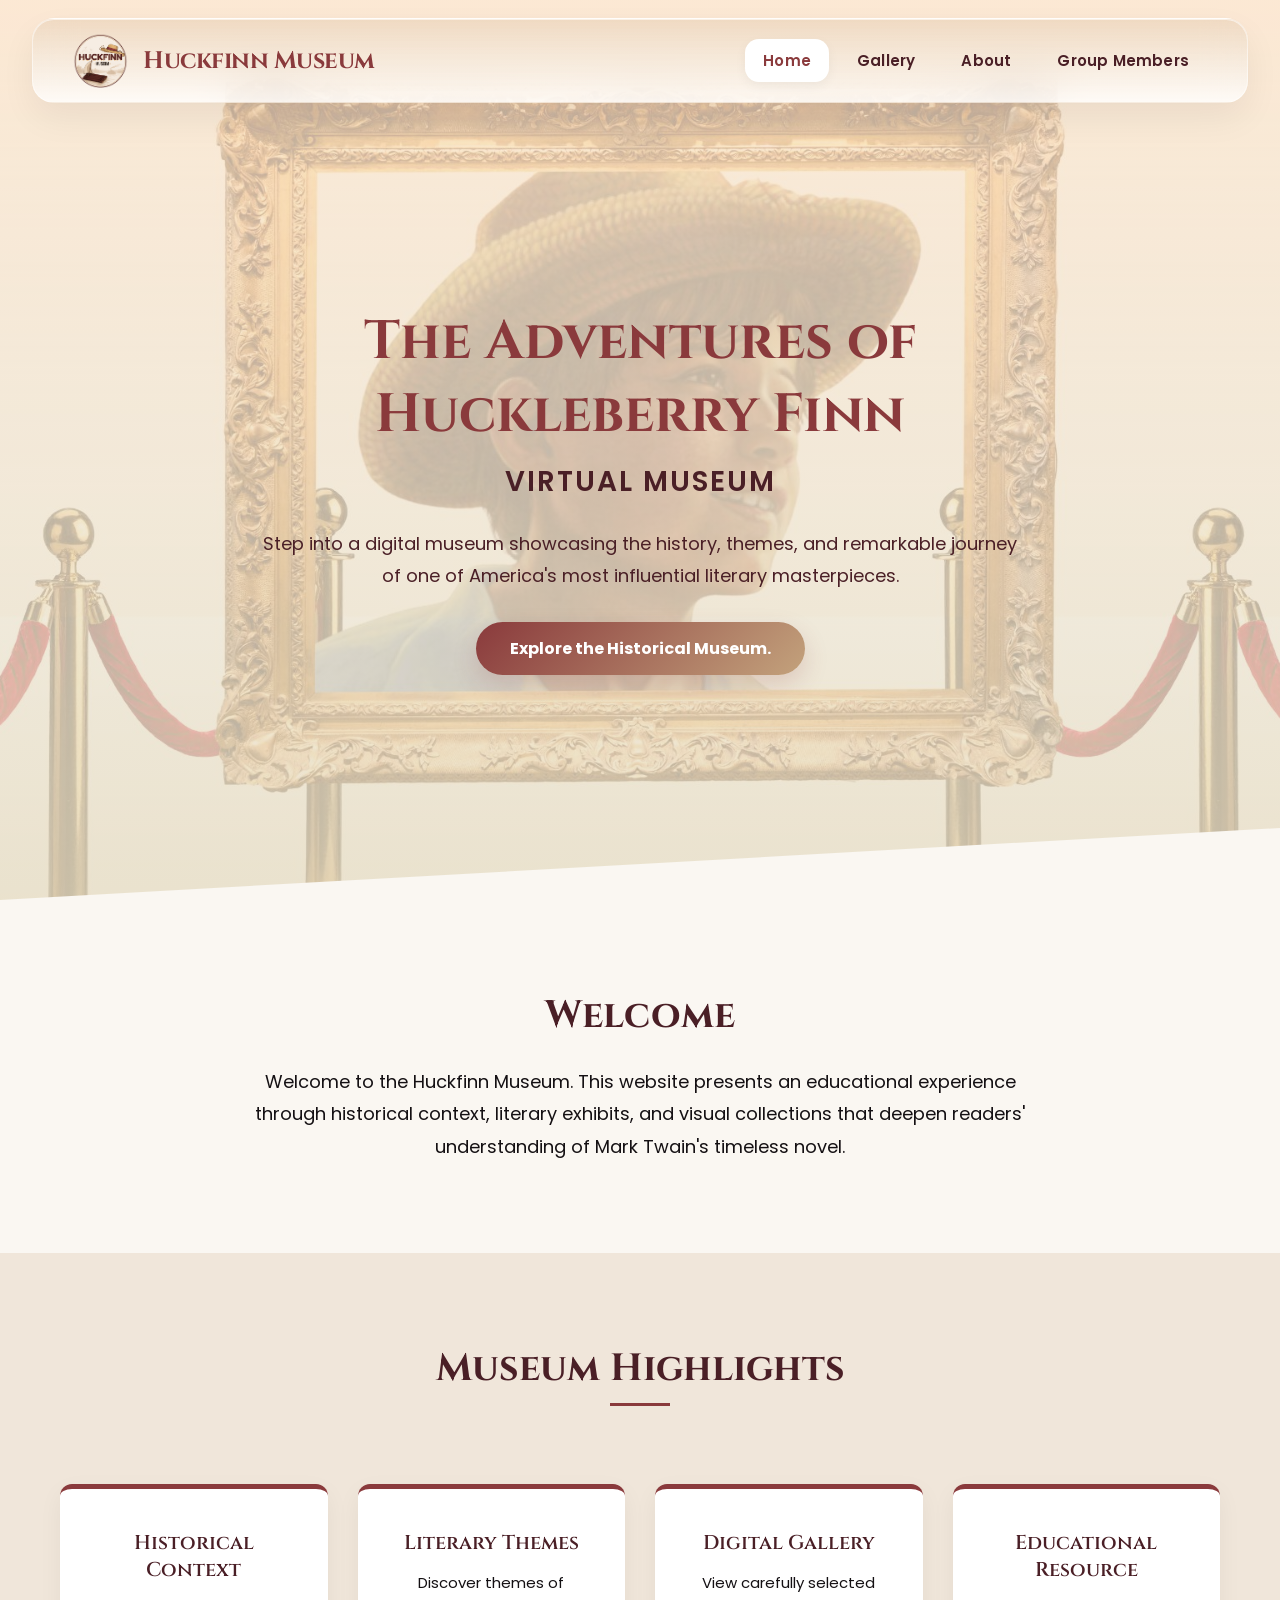
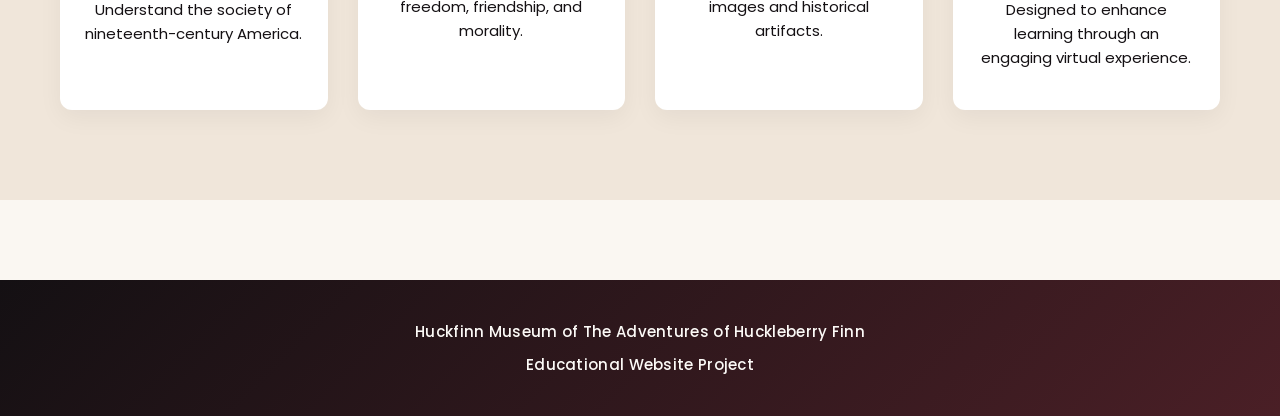
==== index.html @ 890652c1 "Initial commit" ====
<!DOCTYPE html>
<html lang="en">
<head>
    <meta charset="UTF-8">
    <meta name="viewport" content="width=device-width, initial-scale=1.0">
    <title>Huckfinn Museum | The Adventures of Huckleberry Finn</title>
    <link rel="icon" type="image/x-icon" href="#">
    <link rel="stylesheet" href="style.css">

    <link href="https://fonts.googleapis.com/css2?family=Cinzel:wght@500;700&family=Poppins:wght@300;400;500;600&display=swap" rel="stylesheet">
</head>
<body>

    <header>
        <nav class="navbar">

            <div class="logo">
                <img src="img/logo.png" alt="Museum Logo">
                <span>Huckfinn Museum</span>
            </div>

            <ul class="nav-links">
                <li><a href="index.html" class="active">Home</a></li>
                <li><a href="gallery.html">Gallery</a></li>
                <li><a href="about.html">About</a></li>
                <li><a href="members.html">Group Members</a></li>
            </ul>

        </nav>
    </header>

    <section class="hero">

        <div class="hero-content">

            <h1>The Adventures of Huckleberry Finn</h1>

            <h2>Virtual Museum</h2>

            <p>
                Step into a digital museum showcasing the history,
                themes, and remarkable journey of one of America's
                most influential literary masterpieces.
            </p>

            <a href="gallery.html" class="btn">
                Explore the Historical Museum.
            </a>

        </div>

    </section>

    <section class="welcome">

        <div class="container">

            <h2>Welcome</h2>

            <p>
                Welcome to the Huckfinn Museum. This website presents an educational
                experience through historical context, literary exhibits,
                and visual collections that deepen readers' understanding
                of Mark Twain's timeless novel.
            </p>

        </div>

    </section>

   
    <section class="highlights">

        <div class="container">

            <h2>Museum Highlights</h2>

            <div class="highlight-grid">

                <div class="highlight">
                    <h3>Historical Context</h3>
                    <p>Understand the society of nineteenth-century America.</p>
                </div>

                <div class="highlight">
                    <h3>Literary Themes</h3>
                    <p>Discover themes of freedom, friendship, and morality.</p>
                </div>

                <div class="highlight">
                    <h3>Digital Gallery</h3>
                    <p>View carefully selected images and historical artifacts.</p>
                </div>

                <div class="highlight">
                    <h3>Educational Resource</h3>
                    <p>Designed to enhance learning through an engaging virtual experience.</p>
                </div>

            </div>

        </div>

    </section>

    <footer>

        <p>
            Huckfinn Museum of The Adventures of Huckleberry Finn
        </p>

        <p>
            Educational Website Project
        </p>

    </footer>

</body>
</html>
---- style.css ----
/* ==========================================================
                        GOOGLE FONTS
========================================================== */
@import url('https://fonts.googleapis.com/css2?family=Cinzel:wght@500;600;700&family=Poppins:wght@300;400;500;600;700&family=Quicksand:wght@500;600;700&family=Manrope:wght@300;400;500;600;700;800&display=swap');

/* ==========================================================
                        ROOT VARIABLES
========================================================== */
:root {
    --primary: #8a3a3c;
    --secondary: #c3a27c;
    --accent: #4a1f26;
    --light: #f0e6da;
    --background: #faf7f2;
    --surface: #e6dacb;
    --dark: #141013;
    --cream: #fcfaf7;
    --white: #FFFFFF;
    
    --text: #141013;
    --text-light: #4a1f26;

    --shadow: rgba(20, 16, 19, 0.08);
    --border: rgba(195, 162, 124, 0.25);
    --glass-border: rgba(255, 255, 255, 0.3);
    --transition: all 0.3s ease;
}

/* ==========================================================
                            RESET
========================================================== */
* {
    margin: 0;
    padding: 0;
    box-sizing: border-box;
}

html {
    scroll-behavior: smooth;
}

body {
    font-family: 'Poppins', sans-serif;
    color: var(--text);
    overflow-x: hidden;
    background: var(--background);
    transition: background .45s, color .45s;
    opacity: 0;
    animation: pageFade .8s ease forwards;
}

@keyframes pageFade {
    from { opacity: 0; transform: translateY(10px); }
    to { opacity: 1; transform: translateY(0); }
}

body::before {
    content: "";
    position: fixed;
    width: 420px;
    height: 420px;
    background: var(--secondary);
    opacity: .12;
    filter: blur(120px);
    border-radius: 50%;
    top: -150px;
    left: -120px;
    z-index: -1;
}

/* ==========================================================
                    GLOBAL ELEMENTS
========================================================== */
.container {
    max-width: 1200px;
    margin: 0 auto;
    padding: 0 20px;
}

img {
    display: block;
    max-width: 100%;
    height: auto;
}

a {
    text-decoration: none;
    color: inherit;
    transition: var(--transition);
}

/* ==========================================================
                    SCROLLBAR
========================================================== */
::-webkit-scrollbar {
    width: 12px;
}
::-webkit-scrollbar-track {
    background: rgba(195, 162, 124, .15);
}
::-webkit-scrollbar-thumb {
    background: linear-gradient(180deg, var(--secondary), var(--accent));
    border-radius: 20px;
    border: 3px solid var(--light);
}
::-webkit-scrollbar-thumb:hover {
    background: linear-gradient(180deg, var(--primary), var(--dark));
}

/* ==========================================================
                    NAVBAR & HEADER
========================================================== */
header {
    position: fixed;
    top: 18px;
    left: 50%;
    transform: translateX(-50%);
    width: 95%;
    max-width: 1350px;
    z-index: 1000;
    border-radius: 22px;
    background: linear-gradient(to bottom, rgba(195, 162, 124, 0.2) 0%, rgba(255, 255, 255, 0.8) 100%); 
    backdrop-filter: blur(20px);
    -webkit-backdrop-filter: blur(20px);
    border: 1px solid rgba(255, 255, 255, 0.5);
    box-shadow: 0 15px 35px rgba(20, 16, 19, 0.06), 
                0 0 15px rgba(20, 16, 19, 0.02),
                inset 0 1px 0 rgba(255, 255, 255, 0.6);
}

.navbar {
    width: 100%;
    display: flex;
    align-items: center;
    justify-content: space-between;
    padding: 14px 40px;
    background: transparent;
}

.logo {
    display: flex;
    align-items: center;
    gap: 15px;
}

.logo img {
    width: 55px;
    height: 55px;
    object-fit: contain;
    transition: var(--transition);
}

.logo img:hover {
    transform: scale(1.15);
}

.logo span {
    font-family: 'Cinzel', serif;
    color: var(--primary);
    font-size: 24px;
    font-weight: 700;
    letter-spacing: -0.5px;
}

.nav-links {
    display: flex; 
    align-items: center;
    list-style: none;
    gap: 10px;
}

.nav-links li {
    display: inline-block;
}

.nav-links a {
    font-family: 'Poppins', sans-serif;
    display: flex;
    align-items: center;
    gap: 8px;
    padding: 10px 18px;
    color: var(--text-light);
    border-radius: 14px; 
    font-weight: 600;
    font-size: 15px;
    letter-spacing: 0.2px;
    transition: var(--transition);
}

.nav-links a:hover {
    color: var(--primary);
    background: rgba(255, 255, 255, 0.6);
}

.nav-links a.active {
    color: var(--primary); 
    background: #FFFFFF;
    box-shadow: 0 4px 12px rgba(20, 16, 19, 0.05);
}

.menu-toggle {
    display: none;
    cursor: pointer;
    background: none;
    border: none;
    padding: 8px;
    z-index: 1001;
    color: var(--primary); 
    font-size: 24px; 
    transition: var(--transition);
}

/* ==========================================================
                        HERO SECTION
========================================================== */
.hero {
    min-height: 100vh;
    display: flex;
    justify-content: center;
    align-items: center;
    text-align: center;
    padding: 170px 60px 90px;
    background: linear-gradient(rgba(250, 247, 242, 0.65), rgba(230, 218, 203, 0.75)), url("img/banner.jpg");
    background-size: cover;
    background-position: center;
    background-repeat: no-repeat;
    clip-path: polygon(0 0, 100% 0, 100% 92%, 0 100%);
}

.hero-content {
    max-width: 900px;
    animation: fadeUp 1s ease;
}

@keyframes fadeUp {
    from { opacity: 0; transform: translateY(35px); }
    to { opacity: 1; transform: translateY(0); }
}

.hero h1 {
    font-family: 'Cinzel', serif;
    font-size: 54px;
    color: var(--primary);
    font-weight: 700;
    margin-bottom: 10px;
}

.hero h2 {
    font-family: 'Poppins', sans-serif;
    color: var(--accent);
    font-size: 28px;
    font-weight: 600;
    margin-bottom: 25px;
    letter-spacing: 2px;
    text-transform: uppercase;
}

.hero p {
    color: var(--text-light);
    font-size: 18px;
    line-height: 1.8;
    max-width: 760px;
    margin: 0 auto 30px auto;
}

/* ==========================================================
                    GLOBAL COMPONENT UI
========================================================== */
.btn {
    display: inline-flex;
    align-items: center;
    justify-content: center;
    padding: 14px 34px;
    border: none;
    border-radius: 50px;
    background: linear-gradient(135deg, var(--primary), var(--secondary));
    color: var(--white);
    font-size: 16px;
    font-weight: 700;
    cursor: pointer;
    transition: var(--transition);
    box-shadow: 0 10px 25px rgba(138, 58, 60, 0.18);
}

.btn:hover {
    transform: translateY(-4px);
    background: linear-gradient(135deg, var(--dark), var(--primary));
    box-shadow: 0 18px 35px rgba(138, 58, 60, 0.25);
}

.btn:active { 
    transform: translateY(-2px) scale(0.98); 
}

/* ================= WELCOME SECTION ================= */
.welcome {
    padding: 90px 0;
    text-align: center;
    background: var(--background);
}

.welcome h2 {
    font-family: 'Cinzel', serif;
    color: var(--accent);
    font-size: 38px;
    margin-bottom: 25px;
}

.welcome p {
    max-width: 800px;
    margin: 0 auto;
    font-size: 18px;
    line-height: 1.8;
    color: var(--text);
}

/* ================= MUSEUM HIGHLIGHTS SECTION ================= */
.highlights {
    padding: 90px 0;
    background-color: var(--light); 
    text-align: center;
}

.highlights h2 {
    font-family: 'Cinzel', serif;
    color: var(--accent); 
    font-size: 38px;
    font-weight: 700;
    margin-bottom: 50px;
    position: relative;
    display: inline-block;
}

.highlights h2::after {
    content: '';
    position: absolute;
    bottom: -12px;
    left: 50%;
    transform: translateX(-50%);
    width: 60px;
    height: 3px;
    background-color: var(--primary); 
}

.highlight-grid {
    display: grid;
    grid-template-columns: repeat(auto-fit, minmax(250px, 1fr));
    gap: 30px;
    margin-top: 40px;
}

.highlight {
    background-color: var(--white); 
    padding: 40px 25px;
    border-radius: 12px;
    box-shadow: 0 8px 25px rgba(20, 16, 19, 0.05); 
    border-top: 5px solid var(--primary); 
    transition: transform 0.3s ease, box-shadow 0.3s ease;
}

.highlight:hover {
    transform: translateY(-8px);
    box-shadow: 0 15px 35px rgba(20, 16, 19, 0.12);
}

.highlight h3 {
    font-family: 'Cinzel', serif;
    color: var(--accent); 
    font-size: 20px;
    font-weight: 600;
    margin-bottom: 15px;
}

.highlight p {
    color: var(--text); 
    font-size: 15px;
    line-height: 1.6;
}

/* ================= PAGE BANNER (INNER PAGES) ================= */
.page-banner {
    padding: 180px 0 80px;
    background: linear-gradient(rgba(20, 16, 19, 0.75), rgba(74, 31, 38, 0.85)), url("img/banner.png");
    background-size: cover;
    background-position: center;
    color: var(--white);
    text-align: center;
    margin-bottom: 60px;
}

.page-banner h1 {
    font-family: 'Cinzel', serif;
    font-size: 48px;
    margin-bottom: 15px;
    letter-spacing: 1px;
}

.page-banner p {
    font-size: 18px;
    max-width: 700px;
    margin: 0 auto;
    opacity: 0.9;
}

/* ================= ABOUT SECTION & ELEMENTS ================= */
.about-section {
    padding: 50px 0;
}

.about-section h2 {
    font-family: 'Cinzel', serif;
    color: var(--accent);
    font-size: 32px;
    margin-bottom: 20px;
    border-bottom: 2px solid var(--secondary);
    padding-bottom: 10px;
    display: inline-block;
}

.about-section p {
    font-size: 16px;
    line-height: 1.8;
    color: var(--text);
    margin-bottom: 15px;
}

/* Timeline Components */
.timeline {
    display: flex;
    flex-direction: column;
    gap: 30px;
    position: relative;
    padding-left: 30px;
    border-left: 3px solid var(--secondary);
    margin-top: 30px;
}

.timeline-item {
    position: relative;
}

.timeline-item::before {
    content: '';
    position: absolute;
    left: -38px;
    top: 5px;
    width: 14px;
    height: 14px;
    border-radius: 50%;
    background-color: var(--primary);
    border: 3px solid var(--background);
}

.timeline-item h3 {
    font-family: 'Cinzel', serif;
    color: var(--primary);
    font-size: 22px;
    margin-bottom: 8px;
}

.timeline-item p {
    font-size: 15px;
}

/* Character Grid Component */
.character-grid {
    display: grid;
    grid-template-columns: repeat(auto-fit, minmax(280px, 1fr));
    gap: 25px;
    margin-top: 30px;
}

.character-card {
    background-color: var(--white);
    padding: 30px;
    border-radius: 12px;
    border-left: 5px solid var(--secondary);
    box-shadow: 0 5px 15px var(--shadow);
    transition: var(--transition);
}

.character-card:hover {
    transform: translateY(-5px);
    box-shadow: 0 10px 25px rgba(20, 16, 19, 0.12);
}

.character-card h3 {
    font-family: 'Cinzel', serif;
    color: var(--accent);
    font-size: 20px;
    margin-bottom: 10px;
}

/* Theme List */
.theme-list {
    list-style: none;
    margin-top: 20px;
}

.theme-list li {
    font-size: 16px;
    margin-bottom: 12px;
    padding-left: 25px;
    position: relative;
}

.theme-list li::before {
    content: "✦";
    position: absolute;
    left: 0;
    color: var(--primary);
    font-weight: bold;
}

/* ================= GALLERY SECTION ================= */
.gallery-section {
    padding: 40px 0 80px;
}

.gallery-grid {
    display: grid;
    grid-template-columns: repeat(auto-fit, minmax(320px, 1fr));
    gap: 35px;
}

.gallery-card {
    background-color: var(--white);
    border-radius: 16px;
    overflow: hidden;
    box-shadow: 0 8px 25px var(--shadow);
    transition: var(--transition);
}

.gallery-card:hover {
    transform: translateY(-8px);
    box-shadow: 0 15px 35px rgba(20, 16, 19, 0.15);
}

.gallery-card img {
    width: 100%;
    height: 240px;
    object-fit: cover;
    transition: var(--transition);
}

.gallery-card:hover img {
    transform: scale(1.04);
}

.gallery-content {
    padding: 30px;
}

.gallery-content h3 {
    font-family: 'Cinzel', serif;
    color: var(--accent);
    font-size: 20px;
    margin-bottom: 12px;
}

.gallery-content p {
    font-size: 15px;
    line-height: 1.6;
    color: var(--text);
}

/* ================= MEMBERS SECTION ================= */
.members-section {
    padding: 40px 0 80px;
}

.members-grid {
    display: grid;
    grid-template-columns: repeat(auto-fit, minmax(240px, 1fr));
    gap: 30px;
}

.member-card {
    background-color: var(--white);
    border-radius: 16px;
    overflow: hidden;
    text-align: center;
    box-shadow: 0 8px 25px var(--shadow);
    padding: 25px;
    transition: var(--transition);
    border-top: 4px solid var(--secondary);
}

.member-card:hover {
    transform: translateY(-6px);
    box-shadow: 0 15px 35px rgba(20, 16, 19, 0.12);
}

.member-card img {
    width: 130px;
    height: 130px;
    border-radius: 50%;
    object-fit: cover;
    margin: 0 auto 20px auto;
    border: 4px solid var(--light);
}

.member-card h3 {
    font-family: 'Cinzel', serif;
    color: var(--dark);
    font-size: 18px;
    margin-bottom: 8px;
}

.member-card .role {
    font-size: 14px;
    color: var(--primary);
    font-weight: 600;
    text-transform: uppercase;
    letter-spacing: 1px;
}

/* ==========================================================
                            FOOTER
========================================================== */
footer {
    width: 100%;
    padding: 40px 20px;
    margin-top: 80px;
    text-align: center;
    background: linear-gradient(135deg, var(--dark), var(--accent));
    color: var(--cream);
    display: flex;
    flex-direction: column;
    gap: 10px;
}

footer p { 
    margin: 0; 
    font-size: 15px; 
    font-weight: 500; 
    letter-spacing: .3px; 
}

/* ==========================================================
                    RESPONSIVE MEDIA QUERIES
========================================================== */
@media (max-width: 900px) { 
    .hero h1 { font-size: 42px; }
    .hero h2 { font-size: 22px; }
    .gallery-grid { grid-template-columns: repeat(auto-fit, minmax(280px, 1fr)); }
}

@media (max-width: 768px) {
    .menu-toggle {
        display: block; 
    }
   
    .nav-links {
        display: flex; 
        flex-direction: column;
        position: absolute;
        top: 100%;
        left: 0;
        width: 100%;
        background: rgba(74, 31, 38, 0.98); 
        backdrop-filter: blur(18px);
        -webkit-backdrop-filter: blur(18px);
        border-radius: 0 0 22px 22px;
        border-top: 1px solid var(--glass-border);
        padding: 20px;
        gap: 15px;
        
        /* Hidden State */
        opacity: 0;
        visibility: hidden;
        transform: translateY(-10px);
        transition: opacity 0.3s ease, transform 0.3s ease, visibility 0.3s;
    }

    .nav-links.active {
        opacity: 1;
        visibility: visible;
        transform: translateY(0);
    }

    .nav-links li {
        width: 100%;
        text-align: center;
    }

    .nav-links a {
        display: block;
        width: 100%;
        padding: 12px;
        color: var(--cream); 
        border-radius: 8px; 
    }

    .nav-links a:hover,
    .nav-links a.active {
        color: var(--primary);
        background: rgba(255, 255, 255, 0.9);
    }
}

@media (max-width: 600px) { 
    .hero h1 { font-size: 32px; }
    .page-banner h1 { font-size: 34px; }
    .welcome h2, .highlights h2 { font-size: 30px; }
}
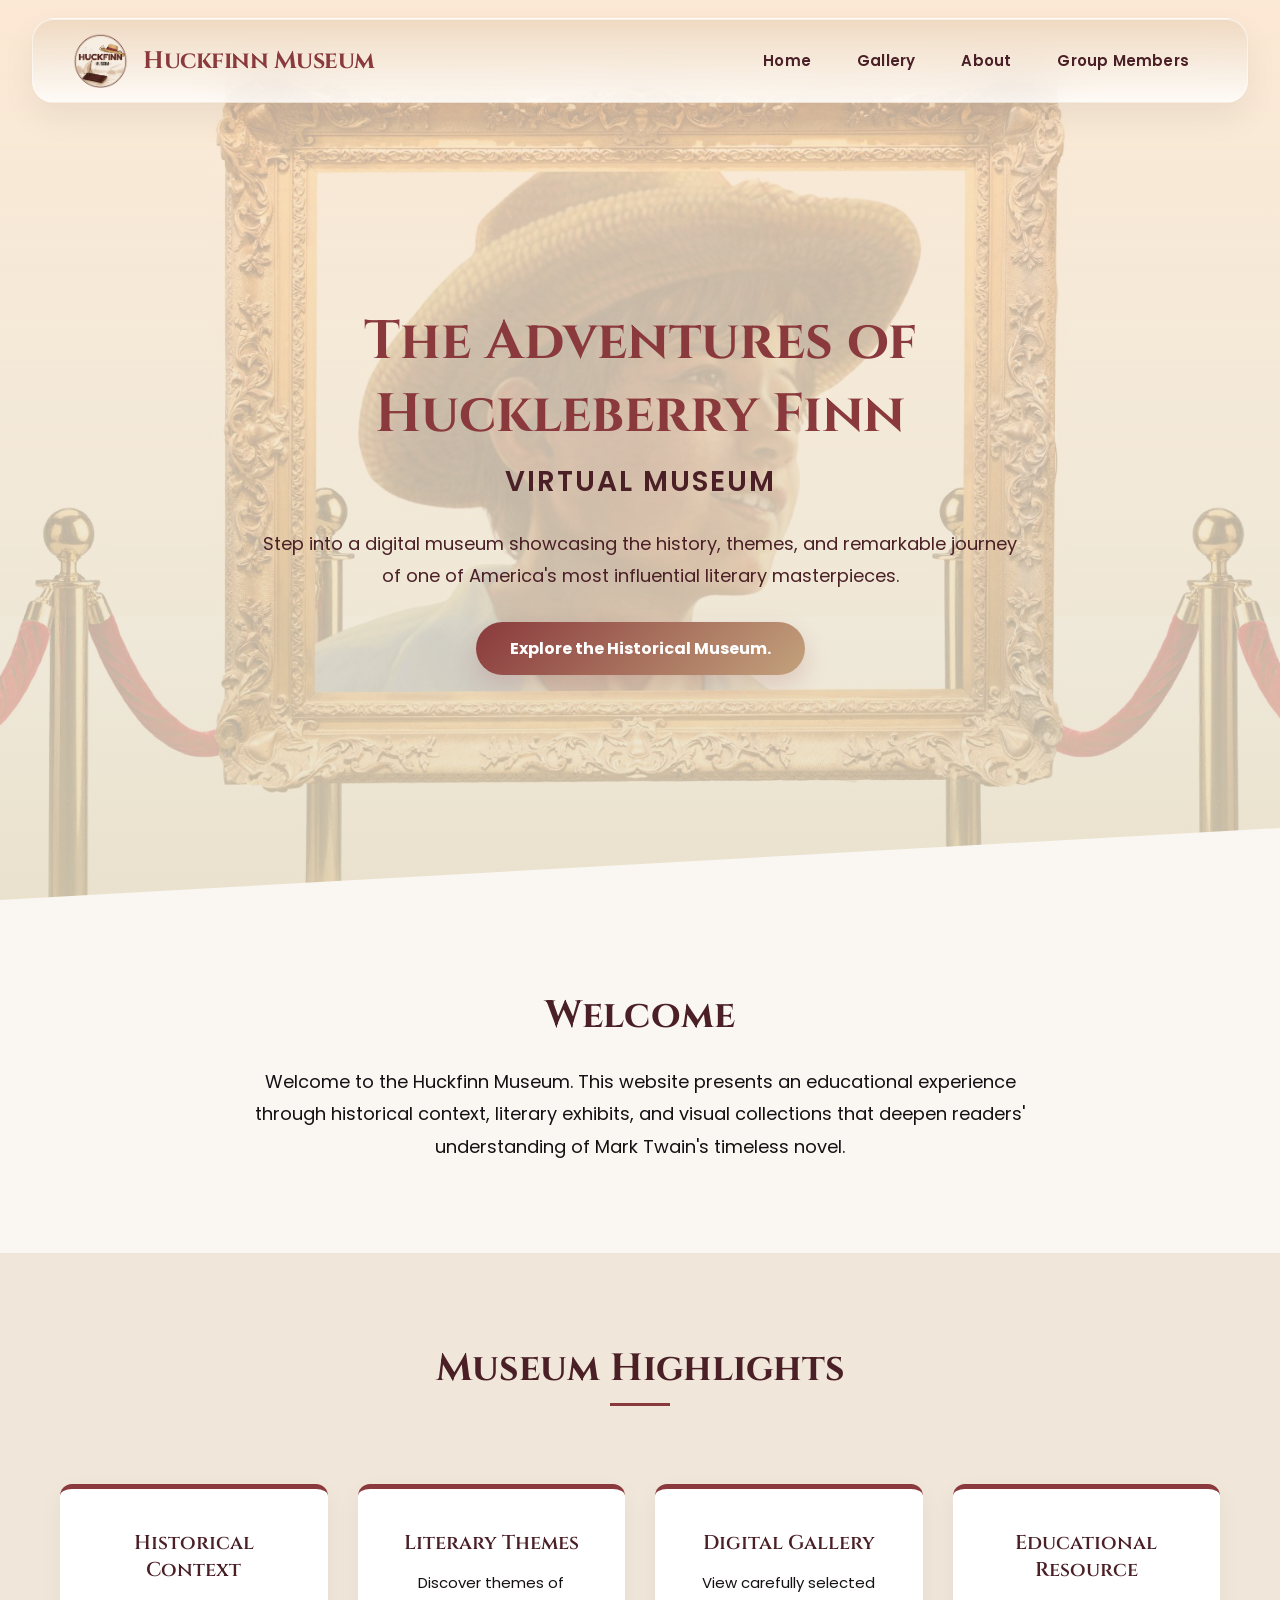
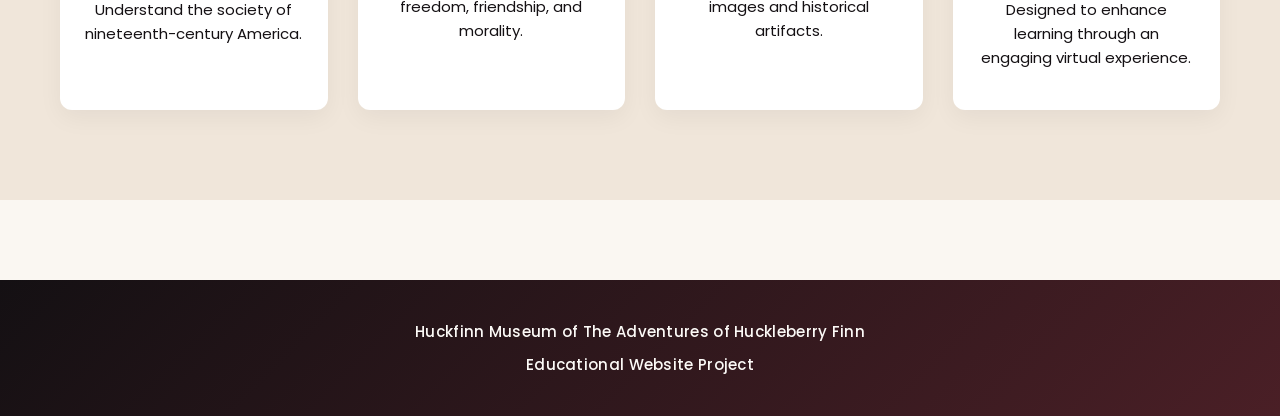
==== commit d046db23: "Add new files and update styles" ====
--- a/index.html
+++ b/index.html
@@ -4,30 +4,36 @@
     <meta charset="UTF-8">
     <meta name="viewport" content="width=device-width, initial-scale=1.0">
     <title>Huckfinn Museum | The Adventures of Huckleberry Finn</title>
-    <link rel="icon" type="image/x-icon" href="#">
+    <link rel="icon" type="image/x-icon" href="img/favicon.png">
     <link rel="stylesheet" href="style.css">
 
     <link href="https://fonts.googleapis.com/css2?family=Cinzel:wght@500;700&family=Poppins:wght@300;400;500;600&display=swap" rel="stylesheet">
 </head>
 <body>
 
-    <header>
-        <nav class="navbar">
+   <header>
+    <nav class="navbar">
 
-            <div class="logo">
-                <img src="img/logo.png" alt="Museum Logo">
-                <span>Huckfinn Museum</span>
-            </div>
+        <div class="logo">
+            <img src="img/logo.png" alt="Museum Logo">
+            <span>Huckfinn Museum</span>
+        </div>
 
-            <ul class="nav-links">
-                <li><a href="index.html" class="active">Home</a></li>
-                <li><a href="gallery.html">Gallery</a></li>
-                <li><a href="about.html">About</a></li>
-                <li><a href="members.html">Group Members</a></li>
-            </ul>
+        <button class="menu-toggle" aria-label="Toggle navigation">
+            <span class="bar"></span>
+            <span class="bar"></span>
+            <span class="bar"></span>
+        </button>
 
-        </nav>
-    </header>
+        <ul class="nav-links">
+            <li><a href="index.html">Home</a></li>
+            <li><a href="gallery.html">Gallery</a></li>
+            <li><a href="about.html">About</a></li>
+            <li><a href="members.html">Group Members</a></li>
+        </ul>
+
+    </nav>
+</header>
 
     <section class="hero">
 
@@ -115,5 +121,7 @@
 
     </footer>
 
+    <button id="backToTop" class="back-to-top-btn">&uarr;</button>
+    <script src="script.js"></script>
 </body>
 </html>
--- a/style.css
+++ b/style.css
@@ -1,7 +1,7 @@
 /* ==========================================================
                         GOOGLE FONTS
 ========================================================== */
-@import url('https://fonts.googleapis.com/css2?family=Cinzel:wght@500;600;700&family=Poppins:wght@300;400;500;600;700&family=Quicksand:wght@500;600;700&family=Manrope:wght@300;400;500;600;700;800&display=swap');
+@import url('https://fonts.googleapis.com/css2?family=Cinzel:wght=500;600;700&family=Poppins:wght=300;400;500;600;700&family=Quicksand:wght=500;600;700&family=Manrope:wght=300;400;500;600;700;800&display=swap');
 
 /* ==========================================================
                         ROOT VARIABLES
@@ -117,7 +117,7 @@
     transform: translateX(-50%);
     width: 95%;
     max-width: 1350px;
-    z-index: 1000;
+    z-index: 10000; /* Stays above banners */
     border-radius: 22px;
     background: linear-gradient(to bottom, rgba(195, 162, 124, 0.2) 0%, rgba(255, 255, 255, 0.8) 100%); 
     backdrop-filter: blur(20px);
@@ -135,6 +135,8 @@
     justify-content: space-between;
     padding: 14px 40px;
     background: transparent;
+    position: relative;
+    z-index: 10001;
 }
 
 .logo {
@@ -185,29 +187,48 @@
     font-size: 15px;
     letter-spacing: 0.2px;
     transition: var(--transition);
-}
-
-.nav-links a:hover {
-    color: var(--primary);
-    background: rgba(255, 255, 255, 0.6);
-}
-
-.nav-links a.active {
-    color: var(--primary); 
-    background: #FFFFFF;
-    box-shadow: 0 4px 12px rgba(20, 16, 19, 0.05);
+    position: relative;
+    text-decoration: none;
+}
+
+.nav-links a::after {
+    content: '';
+    position: absolute;
+    width: 100%;
+    transform: scaleX(0);
+    height: 2px;
+    bottom: -5px;
+    left: 0;
+    background-color: #8b5a2b;
+    transform-origin: bottom right;
+    transition: transform 0.25s ease-out;
+}
+
+.nav-links a:hover::after,
+.nav-links a.active::after {
+    transform: scaleX(1);
+    transform-origin: bottom left;
 }
 
 .menu-toggle {
     display: none;
+    flex-direction: column;
+    justify-content: space-between;
+    width: 35px;
+    height: 25px;
+    background: transparent;
+    border: none;
     cursor: pointer;
-    background: none;
-    border: none;
-    padding: 8px;
-    z-index: 1001;
-    color: var(--primary); 
-    font-size: 24px; 
-    transition: var(--transition);
+    z-index: 10002;
+    padding: 5px;
+    box-sizing: content-box;
+}
+
+.menu-toggle .bar {
+    width: 100%;
+    height: 4px;
+    background-color: #8a3a3c;
+    transition: all 0.3s ease;
 }
 
 /* ==========================================================
@@ -380,7 +401,7 @@
 /* ================= PAGE BANNER (INNER PAGES) ================= */
 .page-banner {
     padding: 180px 0 80px;
-    background: linear-gradient(rgba(20, 16, 19, 0.75), rgba(74, 31, 38, 0.85)), url("img/banner.png");
+    background: linear-gradient(rgba(255, 235, 212, 0.75), rgba(150, 87, 46, 0.85)), url("img/banner.png");
     background-size: cover;
     background-position: center;
     color: var(--white);
@@ -465,33 +486,60 @@
 /* Character Grid Component */
 .character-grid {
     display: grid;
-    grid-template-columns: repeat(auto-fit, minmax(280px, 1fr));
-    gap: 25px;
-    margin-top: 30px;
+    grid-template-columns: repeat(auto-fit, minmax(250px, 1fr));
+    gap: 20px;
+    margin-top: 20px;
 }
 
 .character-card {
-    background-color: var(--white);
-    padding: 30px;
-    border-radius: 12px;
-    border-left: 5px solid var(--secondary);
-    box-shadow: 0 5px 15px var(--shadow);
-    transition: var(--transition);
+    background-color: #f9f9f9; 
+    border: 1px solid #ddd;
+    border-radius: 8px;
+    overflow: hidden; 
+    text-align: center;
+    padding-bottom: 15px;
+    box-shadow: 0 4px 6px rgba(0, 0, 0, 0.05);
+    transition: transform 0.2s ease;
 }
 
 .character-card:hover {
     transform: translateY(-5px);
-    box-shadow: 0 10px 25px rgba(20, 16, 19, 0.12);
+}
+
+.character-img {
+    width: 100%;
+    height: 220px;         
+    object-fit: cover;     
+    object-position: top;  
+    border-bottom: 2px solid #ddd;
 }
 
 .character-card h3 {
-    font-family: 'Cinzel', serif;
-    color: var(--accent);
-    font-size: 20px;
-    margin-bottom: 10px;
-}
-
-/* Theme List */
+    margin: 15px 10px 5px 10px;
+    font-family: 'Cinzel', serif;
+}
+
+.character-card p {
+    margin: 0 10px 10px 10px;
+    font-size: 0.9rem;
+    color: #555;
+}
+
+/* Theme List & Features */
+.features {
+    display: flex;
+    flex-wrap: wrap;        
+    justify-content: center; 
+    gap: 20px;              
+}
+
+.card {
+    flex: 1 1 calc(33.333% - 20px); 
+    min-width: 280px;       
+    max-width: 350px;       
+    box-sizing: border-box;
+}
+
 .theme-list {
     list-style: none;
     margin-top: 20px;
@@ -638,6 +686,123 @@
 }
 
 /* ==========================================================
+                    INTERACTIVE MODAL SYSTEM
+========================================================== */
+.modal {
+    display: none; 
+    position: fixed;
+    z-index: 20000; 
+    left: 0;
+    top: 0;
+    width: 100%;
+    height: 100%;
+    background-color: rgba(20, 16, 19, 0.85); 
+    backdrop-filter: blur(8px);
+    -webkit-backdrop-filter: blur(8px);
+    align-items: center;
+    justify-content: center;
+    opacity: 0;
+    transition: opacity 0.3s ease;
+}
+
+.modal.show {
+    display: flex;
+    opacity: 1;
+}
+
+.modal-content {
+    background-color: var(--white);
+    border-radius: 20px;
+    max-width: 700px;
+    width: 90%;
+    overflow: hidden;
+    box-shadow: 0 20px 50px rgba(20, 16, 19, 0.3);
+    transform: scale(0.85);
+    transition: transform 0.3s cubic-bezier(0.34, 1.56, 0.64, 1);
+    display: flex;
+    flex-direction: column;
+    border-top: 6px solid var(--primary);
+}
+
+.modal.show .modal-content {
+    transform: scale(1);
+}
+
+#modal-img {
+    width: 100%;
+    height: 380px;
+    object-fit: cover;
+}
+
+.modal-text {
+    padding: 35px;
+    background: var(--cream);
+}
+
+#modal-title {
+    font-family: 'Cinzel', serif;
+    color: var(--accent);
+    font-size: 26px;
+    margin-bottom: 15px;
+}
+
+#modal-desc {
+    font-size: 16px;
+    line-height: 1.8;
+    color: var(--text);
+}
+
+.close-btn {
+    position: absolute;
+    top: 30px;
+    right: 45px;
+    font-size: 50px;
+    color: var(--cream);
+    cursor: pointer;
+    transition: var(--transition);
+    user-select: none;
+}
+
+.close-btn:hover {
+    color: var(--secondary);
+    transform: scale(1.15);
+}
+
+/* Back to Top Button */
+.back-to-top-btn {
+    position: fixed;
+    bottom: 30px;
+    left: 50%;
+    transform: translateX(-50%);
+    width: 55px;
+    height: 55px;
+    background-color: #8b5a2b;
+    color: #ffffff;
+    border: none;
+    border-radius: 50%;
+    font-size: 24px;
+    cursor: pointer;
+    opacity: 0;
+    visibility: hidden;
+    transition: opacity 0.3s, visibility 0.3s, background-color 0.3s, transform 0.3s;
+    z-index: 1000;
+    box-shadow: 0 4px 10px rgba(0, 0, 0, 0.3);
+    display: flex;
+    align-items: center;
+    justify-content: center;
+}
+
+.back-to-top-btn.show {
+    opacity: 1;
+    visibility: visible;
+}
+
+.back-to-top-btn:hover {
+    background-color: #5c3a1a;
+    transform: translateX(-50%) scale(1.1);
+}
+
+/* ==========================================================
                     RESPONSIVE MEDIA QUERIES
 ========================================================== */
 @media (max-width: 900px) { 
@@ -648,35 +813,38 @@
 
 @media (max-width: 768px) {
     .menu-toggle {
-        display: block; 
-    }
-   
+        display: flex;
+        width: 35px;
+        height: 25px;
+        padding: 5px;
+        box-sizing: content-box;
+        z-index: 10002;
+    }
+
+    .menu-toggle .bar {
+        height: 4px;
+        background-color: #8a3a3c;
+    }
+
     .nav-links {
-        display: flex; 
-        flex-direction: column;
         position: absolute;
         top: 100%;
         left: 0;
         width: 100%;
-        background: rgba(74, 31, 38, 0.98); 
-        backdrop-filter: blur(18px);
-        -webkit-backdrop-filter: blur(18px);
+        background-color: #ffffff;
+        flex-direction: column;
+        align-items: center;
+        gap: 0;
+        max-height: 0;
+        overflow: hidden;
+        transition: max-height 0.3s ease-in-out;
+        box-shadow: 0 4px 6px rgba(0, 0, 0, 0.1);
+        z-index: 10000;
         border-radius: 0 0 22px 22px;
-        border-top: 1px solid var(--glass-border);
-        padding: 20px;
-        gap: 15px;
-        
-        /* Hidden State */
-        opacity: 0;
-        visibility: hidden;
-        transform: translateY(-10px);
-        transition: opacity 0.3s ease, transform 0.3s ease, visibility 0.3s;
     }
 
     .nav-links.active {
-        opacity: 1;
-        visibility: visible;
-        transform: translateY(0);
+        max-height: 300px;
     }
 
     .nav-links li {
@@ -686,16 +854,53 @@
 
     .nav-links a {
         display: block;
+        padding: 18px 0;
         width: 100%;
-        padding: 12px;
-        color: var(--cream); 
-        border-radius: 8px; 
+        color: #333333 !important;
+        font-size: 1.1rem;
+        font-weight: 500;
+        text-decoration: none;
+        border-bottom: 1px solid #eeeeee;
+    }
+
+    .nav-links a::after {
+        display: none !important;
     }
 
     .nav-links a:hover,
     .nav-links a.active {
-        color: var(--primary);
-        background: rgba(255, 255, 255, 0.9);
+        background: transparent;
+        color: #8b5a2b !important;
+    }
+
+    .menu-toggle.active .bar:nth-child(1) {
+        transform: translateY(11px) rotate(45deg);
+    }
+
+    .menu-toggle.active .bar:nth-child(2) {
+        opacity: 0;
+    }
+
+    .menu-toggle.active .bar:nth-child(3) {
+        transform: translateY(-11px) rotate(-45deg);
+    }
+
+    #modal-img {
+        height: 220px;
+    }
+
+    .modal-text {
+        padding: 20px;
+    }
+
+    #modal-title {
+        font-size: 20px;
+    }
+
+    .close-btn {
+        top: 20px;
+        right: 25px;
+        font-size: 40px;
     }
 }
 
